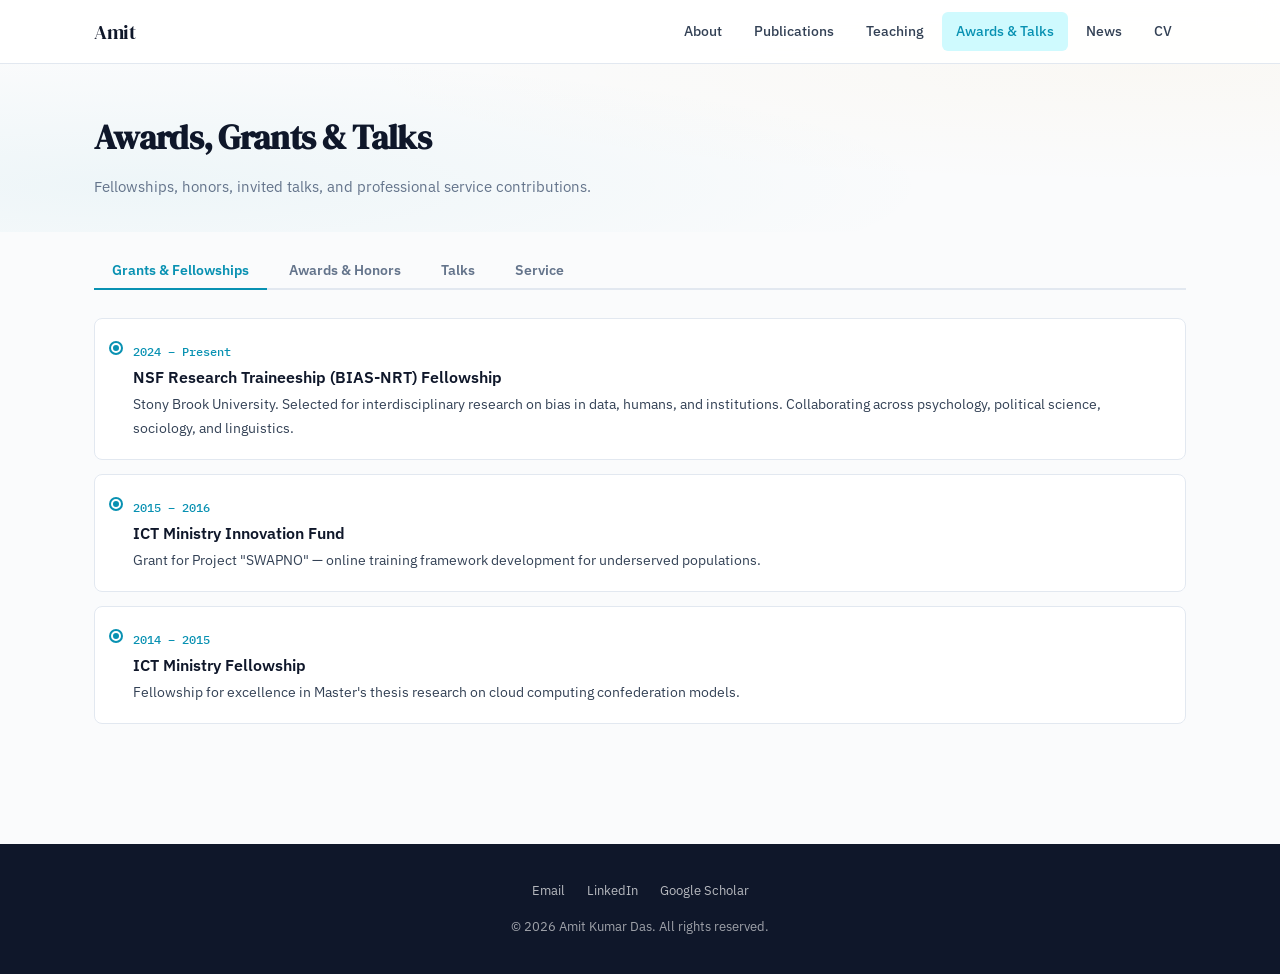
==== awards.html @ 7cee584f "Add files via upload" ====
<!DOCTYPE html><html lang="en"><head><meta charset="UTF-8"><meta name="viewport" content="width=device-width,initial-scale=1.0"><link rel="stylesheet" href="css/style.css"><title>Awards, Grants & Talks — Amit Kumar Das</title></head><body>
<nav class="nav"><div class="nav-inner"><a href="index.html" class="nav-brand">Amit</a><ul class="nav-links"><li><a href="index.html">About</a></li><li><a href="publications.html">Publications</a></li><li><a href="teaching.html">Teaching</a></li><li><a href="awards.html">Awards & Talks</a></li><li><a href="news.html">News</a></li><li><a href="cv.html">CV</a></li></ul><button class="nav-toggle" aria-label="Menu"><svg viewBox="0 0 24 24" fill="none" stroke-width="2" stroke-linecap="round"><line x1="3" y1="6" x2="21" y2="6"/><line x1="3" y1="12" x2="21" y2="12"/><line x1="3" y1="18" x2="21" y2="18"/></svg></button></div></nav>

<header class="page-header"><div class="page-header-inner"><h1 class="fade-in">Awards, Grants & Talks</h1><p class="fade-in d1">Fellowships, honors, invited talks, and professional service contributions.</p></div></header>

<section class="section" style="padding-top:20px;">
<div class="sub-tabs fade-in">
<button class="sub-tab active" data-tab="tab-grants">Grants & Fellowships</button>
<button class="sub-tab" data-tab="tab-awards">Awards & Honors</button>
<button class="sub-tab" data-tab="tab-talks">Talks</button>
<button class="sub-tab" data-tab="tab-service">Service</button>
</div>

<!-- Grants -->
<div class="tab-content active" id="tab-grants">
<div class="timeline-card fade-in">
<span class="timeline-year">2024 – Present</span>
<h4 class="timeline-title">NSF Research Traineeship (BIAS-NRT) Fellowship</h4>
<p class="timeline-desc">Stony Brook University. Selected for interdisciplinary research on bias in data, humans, and institutions. Collaborating across psychology, political science, sociology, and linguistics.</p>
</div>
<div class="timeline-card fade-in d1">
<span class="timeline-year">2015 – 2016</span>
<h4 class="timeline-title">ICT Ministry Innovation Fund</h4>
<p class="timeline-desc">Grant for Project "SWAPNO" — online training framework development for underserved populations.</p>
</div>
<div class="timeline-card fade-in d2">
<span class="timeline-year">2014 – 2015</span>
<h4 class="timeline-title">ICT Ministry Fellowship</h4>
<p class="timeline-desc">Fellowship for excellence in Master's thesis research on cloud computing confederation models.</p>
</div>
</div>

<!-- Awards -->
<div class="tab-content" id="tab-awards">
<div class="timeline-card">
<span class="timeline-year">2026</span>
<h4 class="timeline-title">🏅 Special Recognition for Outstanding Reviews — CHI 2026</h4>
<p class="timeline-desc">Received recognition for outstanding review quality at CHI 2026 (ACM Conference on Human Factors in Computing Systems).</p>
</div>
<div class="timeline-card">
<span class="timeline-year">2026</span>
<h4 class="timeline-title">🏅 Special Recognition for Outstanding Reviews — IUI 2026</h4>
<p class="timeline-desc">Received recognition for outstanding review quality at IUI 2026 (ACM Conference on Intelligent User Interfaces).</p>
</div>
<div class="timeline-card">
<span class="timeline-year">2022</span>
<h4 class="timeline-title">🏆 Best Poster Award — Graduate Research Day, Stony Brook University</h4>
<p class="timeline-desc">Best Poster in the Intelligent Systems domain for <a href="https://www3.cs.stonybrook.edu/~grd/GRD-2022/posters-GRD2022/Amit%20Kumar%20Das_Poster_GRD22.pdf" target="_blank">"The Effects of Color and Familiar Visual Context on Chart Comprehension and Memorability"</a> at the <a href="https://www3.cs.stonybrook.edu/~grd/GRD-2022/" target="_blank">CS Department Graduate Research Day 2022</a>.</p>
</div>
<div class="timeline-card">
<span class="timeline-year">2014</span>
<h4 class="timeline-title">🌏 ISIF Asia Award</h4>
<p class="timeline-desc">International award for Project "Shohoj Sonchoy — Easy Savings" — financial technology solutions advancing digital inclusion in Asia-Pacific.</p>
</div>
<div class="timeline-card">
<span class="timeline-year">Stony Brook</span>
<h4 class="timeline-title">🎓 Best TA Award — Stony Brook University</h4>
<p class="timeline-desc">Recognized for excellence in teaching and student support.</p>
</div>
<div class="timeline-card">
<span class="timeline-year">Multiple Years</span>
<h4 class="timeline-title">🏅 Best Teaching Faculty Award — East West University</h4>
<p class="timeline-desc">Awarded multiple times with student evaluations averaging 4.7–5.0 / 5.0.</p>
</div>
</div>

<!-- Talks -->
<div class="tab-content" id="tab-talks">
<div class="timeline-card">
<span class="timeline-year">Dec 2025</span>
<h4 class="timeline-title">Guest Lecture — SUNY Old Westbury</h4>
<p class="timeline-desc">Delivered a guest lecture on "MisVisFix: Detecting, Explaining, and Correcting Misleading Visualizations using LLMs" at <a href="https://www.oldwestbury.edu/" target="_blank">SUNY Old Westbury</a>, New York.</p>
</div>

<div class="timeline-card">
<span class="timeline-year">2025</span>
<h4 class="timeline-title">IEEE VIS 2025 — Paper Presentation</h4>
<p class="timeline-desc">Presented "Charts-of-Thought: Enhancing LLM Visualization Literacy Through Structured Data Extraction" at the IEEE Visualization Conference.</p>
</div>

<div class="timeline-card">
<span class="timeline-year">2025</span>
<h4 class="timeline-title">IEEE VIS 2025 — Paper Presentation</h4>
<p class="timeline-desc">Presented "MisVisFix: An Interactive Dashboard for Detecting, Explaining, and Correcting Misleading Visualizations using LLMs" at the IEEE Visualization Conference.</p>
</div>

<div class="timeline-card">
<span class="timeline-year">2025</span>
<h4 class="timeline-title">CHI 2025 — Extended Abstract Presentation</h4>
<p class="timeline-desc">Presented "Leveraging LLMs for Personalized Public Messaging" at CHI 2025 Extended Abstracts.</p>
</div>

<div class="timeline-card">
<span class="timeline-year">2019</span>
<h4 class="timeline-title">ICCCS 2019 — Paper Presentation, Singapore</h4>
<p class="timeline-desc">Presented "Joint Cognition of Both Human and Machine for Predicting Criminal Punishment in Judicial System" at the 4th IEEE International Conference on Computer and Communication Systems, Singapore.</p>
</div>

<div class="timeline-card">
<span class="timeline-year">2014</span>
<h4 class="timeline-title">ICUIMC 2014 — Paper Presentation, Cambodia</h4>
<p class="timeline-desc">Presented "A QoS and Profit-Aware Cloud Confederation Model for IaaS Service Providers" at the 8th International Conference on Ubiquitous Information Management and Communication, Siem Reap, Cambodia.</p>
</div>

</div>

<!-- Service -->
<div class="tab-content" id="tab-service">
<h3 style="font-family:var(--font-display);font-size:1.15rem;color:var(--dark);margin-bottom:16px;">Conference & Journal Reviewing</h3>
<div class="service-grid">
<div class="service-card"><div class="name">CHI</div><div class="years">2025, 2026 🏅</div></div>
<div class="service-card"><div class="name">IEEE VIS</div><div class="years">2025</div></div>
<div class="service-card"><div class="name">CSCW</div><div class="years">2025, 2026</div></div>
<div class="service-card"><div class="name">IUI</div><div class="years">2025, 2026 🏅</div></div>
<div class="service-card"><div class="name">IEEE Access</div><div class="years">Journal</div></div>
<div class="service-card"><div class="name">FGCS</div><div class="years">Elsevier</div></div>
<div class="service-card"><div class="name">STI</div><div class="years">Conference</div></div>
</div>
<p style="font-size:.82rem;color:var(--text-light);margin-top:14px;font-style:italic;">🏅 = Received Special Recognition for Outstanding Reviews</p>
<div class="scholar-cta"><span style="font-size:1.1rem;">📝</span>24 verified reviews on <a href="https://www.webofscience.com/wos/author/record/X-9055-2019" target="_blank">Publons / Web of Science</a>.</div>
</div>

</section>
<footer class="footer"><div class="footer-inner"><ul class="footer-links"><li><a href="mailto:amidas@cs.stonybrook.edu">Email</a></li><li><a href="https://www.linkedin.com/in/amit-kumar-das-191ba51b/" target="_blank">LinkedIn</a></li><li><a href="https://scholar.google.com/citations?user=yXXXbR4AAAAJ&hl=en" target="_blank">Google Scholar</a></li></ul><p>&copy; 2026 Amit Kumar Das. All rights reserved.</p></div></footer>
<script src="js/main.js"></script>
</body></html>
---- css/style.css ----
@import url('https://fonts.googleapis.com/css2?family=DM+Serif+Display:ital@0;1&family=IBM+Plex+Sans:ital,wght@0,300;0,400;0,500;0,600;0,700;1,400&family=IBM+Plex+Mono:wght@400;500&display=swap');

:root {
  --bg:#FAFBFC; --bg-alt:#F1F5F9; --surface:#FFFFFF;
  --dark:#0F172A; --dark-mid:#1E293B; --text:#334155; --text-light:#64748B;
  --border:#E2E8F0; --accent:#0891B2; --accent-light:#CFFAFE; --accent-dark:#155E75;
  --warm:#F59E0B; --warm-light:#FEF3C7; --coral:#F43F5E; --green:#10B981;
  --font-display:'DM Serif Display',Georgia,serif;
  --font-body:'IBM Plex Sans',-apple-system,sans-serif;
  --font-mono:'IBM Plex Mono',monospace;
  --max-w:1140px; --nav-h:64px; --radius:8px;
  --shadow-sm:0 1px 3px rgba(15,23,42,.06);
  --shadow-md:0 4px 16px rgba(15,23,42,.08);
  --shadow-lg:0 12px 40px rgba(15,23,42,.12);
  --tr:.25s cubic-bezier(.4,0,.2,1);
}
*,*::before,*::after{box-sizing:border-box;margin:0;padding:0}
html{scroll-behavior:smooth;font-size:16px}
body{font-family:var(--font-body);color:var(--text);background:var(--bg);line-height:1.7;-webkit-font-smoothing:antialiased;overflow-x:hidden}
a{color:var(--accent);text-decoration:none;transition:color var(--tr)}
a:hover{color:var(--accent-dark)}
img{max-width:100%;display:block}

/* NAV */
.nav{position:fixed;top:0;left:0;width:100%;z-index:1000;height:var(--nav-h);background:rgba(255,255,255,.88);backdrop-filter:blur(14px) saturate(180%);-webkit-backdrop-filter:blur(14px) saturate(180%);border-bottom:1px solid var(--border);transition:box-shadow var(--tr)}
.nav.scrolled{box-shadow:var(--shadow-sm)}
.nav-inner{max-width:var(--max-w);margin:0 auto;height:100%;display:flex;align-items:center;justify-content:space-between;padding:0 24px}
.nav-brand{font-family:var(--font-display);font-size:1.25rem;color:var(--dark);font-weight:400;letter-spacing:-.02em}
.nav-brand span{color:var(--accent)}
.nav-links{display:flex;gap:4px;list-style:none}
.nav-links a{display:block;padding:8px 14px;border-radius:6px;font-size:.875rem;font-weight:500;color:var(--text);transition:all var(--tr);position:relative}
.nav-links a:hover,.nav-links a.active{color:var(--accent);background:var(--accent-light)}
.nav-toggle{display:none;background:none;border:none;cursor:pointer;padding:8px}
.nav-toggle svg{width:24px;height:24px;stroke:var(--dark)}

/* HERO */
.hero{padding-top:calc(var(--nav-h) + 60px);padding-bottom:60px;position:relative;overflow:hidden}
.hero::before{content:'';position:absolute;top:0;left:0;width:100%;height:100%;background:radial-gradient(ellipse at 20% 50%,rgba(8,145,178,.06) 0%,transparent 60%),radial-gradient(ellipse at 80% 20%,rgba(245,158,11,.04) 0%,transparent 50%);pointer-events:none}
.hero::after{content:'';position:absolute;top:0;right:0;width:50%;height:100%;background-image:linear-gradient(rgba(8,145,178,.04) 1px,transparent 1px),linear-gradient(90deg,rgba(8,145,178,.04) 1px,transparent 1px);background-size:32px 32px;mask-image:linear-gradient(to left,rgba(0,0,0,.5),transparent);-webkit-mask-image:linear-gradient(to left,rgba(0,0,0,.5),transparent);pointer-events:none}
.hero-inner{max-width:var(--max-w);margin:0 auto;padding:0 24px;display:grid;grid-template-columns:340px 1fr;gap:48px;align-items:start;position:relative;z-index:1}
.photo-frame{width:340px;height:340px;border-radius:50%;overflow:hidden;border:4px solid var(--surface);box-shadow:var(--shadow-lg),0 0 0 1px var(--border);background:linear-gradient(135deg,var(--accent-light),var(--warm-light));display:flex;align-items:center;justify-content:center;font-family:var(--font-display);font-size:4rem;color:var(--accent)}
.photo-frame img{width:100%;height:100%;object-fit:cover;object-position:center top}
.hero-content h1{font-family:var(--font-display);font-size:2.6rem;color:var(--dark);line-height:1.15;margin-bottom:8px;letter-spacing:-.03em}
.hero-tagline{font-size:1.1rem;color:var(--accent-dark);font-weight:500;margin-bottom:4px}
.hero-affil{font-size:.95rem;color:var(--text-light);margin-bottom:18px}
.hero-contact{display:flex;flex-wrap:wrap;gap:10px;margin-bottom:20px}
.hero-contact a{display:inline-flex;align-items:center;gap:6px;padding:6px 14px;border-radius:999px;border:1px solid var(--border);font-size:.8rem;font-weight:500;color:var(--text);background:var(--surface);transition:all var(--tr)}
.hero-contact a:hover{border-color:var(--accent);color:var(--accent);box-shadow:0 2px 8px rgba(8,145,178,.12)}
.hero-contact a svg{width:15px;height:15px;flex-shrink:0}
.hero-bio{font-size:.93rem;line-height:1.8;color:var(--text);max-width:100%;text-align:justify;hyphens:auto}
.hero-bio p+p{margin-top:12px}
.research-tags{display:flex;flex-wrap:wrap;gap:7px;margin-top:18px}
.tag{padding:4px 11px;border-radius:999px;font-size:.72rem;font-weight:500;background:var(--accent-light);color:var(--accent-dark);border:1px solid rgba(8,145,178,.15)}
.auth-badge{display:inline-flex;align-items:center;gap:6px;padding:6px 14px;border-radius:999px;background:#D1FAE5;color:#065F46;font-size:.75rem;font-weight:700;margin-top:14px}
.auth-badge svg{width:14px;height:14px}
.avail-banner{background:linear-gradient(135deg,var(--dark) 0%,#1E3A5F 100%);color:#fff;padding:18px 24px;border-radius:var(--radius);margin-top:18px;display:flex;align-items:center;gap:14px}
.avail-dot{width:10px;height:10px;border-radius:50%;background:var(--green);box-shadow:0 0 8px rgba(16,185,129,.5);animation:pulse 2s infinite;flex-shrink:0}
@keyframes pulse{0%,100%{opacity:1}50%{opacity:.5}}
.avail-banner p{font-size:.88rem;line-height:1.5;margin:0}
.avail-banner strong{color:var(--warm)}

/* SECTIONS */
.section{padding:50px 24px;max-width:var(--max-w);margin:0 auto}
.section-header{display:flex;align-items:baseline;justify-content:space-between;margin-bottom:28px;gap:16px}
.section-title{font-family:var(--font-display);font-size:1.65rem;color:var(--dark);position:relative;padding-left:18px}
.section-title::before{content:'';position:absolute;left:0;top:4px;width:5px;height:26px;border-radius:3px;background:linear-gradient(to bottom,var(--accent),var(--warm))}
.section-link{font-size:.875rem;font-weight:500;color:var(--accent);display:inline-flex;align-items:center;gap:4px}
.section-link:hover{gap:8px}
.divider{border:none;height:1px;background:linear-gradient(to right,transparent,var(--border),transparent);margin:0 auto;max-width:var(--max-w)}

/* PAGE HEADER */
.page-header{padding-top:calc(var(--nav-h) + 44px);padding-bottom:32px;position:relative;overflow:hidden}
.page-header::before{content:'';position:absolute;top:0;left:0;width:100%;height:100%;background:radial-gradient(ellipse at 10% 80%,rgba(8,145,178,.05) 0%,transparent 50%),radial-gradient(ellipse at 90% 30%,rgba(245,158,11,.03) 0%,transparent 50%);pointer-events:none}
.page-header-inner{max-width:var(--max-w);margin:0 auto;padding:0 24px;position:relative;z-index:1}
.page-header h1{font-family:var(--font-display);font-size:2.15rem;color:var(--dark);letter-spacing:-.02em}
.page-header p{font-size:.93rem;color:var(--text-light);margin-top:8px;max-width:600px}

/* NEWS */
.news-list{list-style:none}
.news-item{display:grid;grid-template-columns:110px 1fr;gap:14px;padding:13px 0;border-bottom:1px solid var(--border);align-items:baseline}
.news-item:last-child{border-bottom:none}
.news-date{font-family:var(--font-mono);font-size:.8rem;color:var(--text-light);white-space:nowrap}
.news-text{font-size:.88rem;color:var(--text);line-height:1.6}
.news-text a{font-weight:500}

/* STATS */
.stats-banner{display:grid;grid-template-columns:repeat(3,1fr);gap:18px;margin-bottom:36px}
.stat-card{background:var(--surface);border:1px solid var(--border);border-radius:var(--radius);padding:22px;text-align:center;transition:all var(--tr);position:relative;overflow:hidden}
.stat-card::before{content:'';position:absolute;top:0;left:0;right:0;height:3px;background:linear-gradient(90deg,var(--accent),var(--warm))}
.stat-card:hover{transform:translateY(-2px);box-shadow:var(--shadow-md)}
.stat-number{font-family:var(--font-display);font-size:2.4rem;color:var(--dark);line-height:1}
.stat-label{font-size:.78rem;color:var(--text-light);margin-top:5px;text-transform:uppercase;letter-spacing:.05em;font-weight:600}

/* PUB FILTERS */
.pub-filters{display:flex;flex-wrap:wrap;gap:8px;margin-bottom:28px}
.filter-group{position:relative}
.filter-btn{display:inline-flex;align-items:center;gap:5px;padding:7px 14px;border-radius:999px;font-size:.8rem;font-weight:600;background:var(--surface);color:var(--text);border:1px solid var(--border);cursor:pointer;transition:all var(--tr);font-family:var(--font-body)}
.filter-btn:hover,.filter-btn.active{border-color:var(--accent);color:var(--accent);background:var(--accent-light)}
.filter-btn svg{width:13px;height:13px}
.filter-dropdown{position:absolute;top:calc(100% + 5px);left:0;background:var(--surface);border:1px solid var(--border);border-radius:var(--radius);box-shadow:var(--shadow-lg);min-width:190px;z-index:100;display:none;overflow:hidden}
.filter-dropdown.open{display:block}
.filter-option{display:block;width:100%;padding:9px 14px;border:none;background:none;cursor:pointer;text-align:left;font-size:.8rem;color:var(--text);font-family:var(--font-body);transition:all var(--tr)}
.filter-option:hover{background:var(--bg-alt);color:var(--accent)}
.active-filters{display:flex;flex-wrap:wrap;gap:7px;margin-bottom:18px}
.active-filter-tag{display:inline-flex;align-items:center;gap:5px;padding:3px 11px;border-radius:999px;font-size:.73rem;font-weight:600;background:var(--accent);color:#fff;cursor:pointer;border:none;font-family:var(--font-body);transition:all var(--tr)}
.active-filter-tag:hover{background:var(--accent-dark)}
.pub-count{font-size:.85rem;color:var(--text-light);margin-bottom:18px}
.scholar-cta{display:flex;align-items:center;gap:11px;padding:14px 22px;border-radius:var(--radius);background:var(--bg-alt);border:1px solid var(--border);margin-bottom:28px;font-size:.88rem;color:var(--text)}
.scholar-cta a{font-weight:600}

/* PUB CARDS */
.pub-year-group{margin-bottom:32px}
.pub-year-label{font-family:var(--font-display);font-size:1.3rem;color:var(--dark);margin-bottom:14px;padding-bottom:7px;border-bottom:2px solid var(--border)}
.pub-card{background:var(--surface);border:1px solid var(--border);border-radius:var(--radius);padding:18px 22px;margin-bottom:12px;transition:all var(--tr)}
.pub-card:hover{border-color:rgba(8,145,178,.3);box-shadow:var(--shadow-sm)}
.pub-badge{display:inline-block;padding:2px 9px;border-radius:999px;font-size:.68rem;font-weight:700;text-transform:uppercase;letter-spacing:.04em;margin-bottom:7px}
.pub-badge.journal{background:#DBEAFE;color:#1E40AF}
.pub-badge.conference{background:#D1FAE5;color:#065F46}
.pub-badge.under-review{background:var(--warm-light);color:#92400E}
.pub-badge.poster{background:#F3E8FF;color:#6B21A8}
.pub-title{font-size:.97rem;font-weight:600;color:var(--dark);line-height:1.5;margin-bottom:5px}
.pub-title a{color:var(--dark)}
.pub-title a:hover{color:var(--accent)}
.pub-authors{font-size:.83rem;color:var(--text-light);margin-bottom:5px}
.pub-authors .me{font-weight:700;color:var(--accent-dark)}
.pub-venue{font-size:.8rem;color:var(--text-light);font-style:italic}
.pub-links{display:flex;flex-wrap:wrap;gap:7px;margin-top:9px}
.pub-link{display:inline-flex;align-items:center;gap:4px;padding:3px 9px;border-radius:4px;font-size:.73rem;font-weight:600;background:var(--bg-alt);color:var(--text);border:1px solid transparent;transition:all var(--tr)}
.pub-link:hover{border-color:var(--accent);color:var(--accent)}
.no-results{text-align:center;padding:44px 24px;color:var(--text-light);font-size:.93rem;display:none}

/* COURSE CARDS */
.course-card{background:var(--surface);border:1px solid var(--border);border-radius:var(--radius);padding:20px 24px;margin-bottom:14px;transition:all var(--tr)}
.course-card:hover{box-shadow:var(--shadow-sm)}
.course-header{display:flex;justify-content:space-between;align-items:start;gap:14px;margin-bottom:7px}
.course-name{font-size:1rem;font-weight:600;color:var(--dark)}
.course-meta{font-size:.8rem;color:var(--text-light);white-space:nowrap}
.course-desc{font-size:.87rem;color:var(--text);line-height:1.7;margin-bottom:8px}
.award-inline{display:inline-flex;align-items:center;gap:4px;padding:3px 10px;border-radius:999px;font-size:.68rem;font-weight:700;text-transform:uppercase;margin-right:6px}

/* TIMELINE */
.timeline-card{position:relative;padding:18px 22px 18px 38px;margin-bottom:14px;background:var(--surface);border:1px solid var(--border);border-radius:var(--radius);transition:all var(--tr)}
.timeline-card::before{content:'';position:absolute;left:16px;top:24px;width:10px;height:10px;border-radius:50%;background:var(--accent);border:2px solid var(--surface);box-shadow:0 0 0 2px var(--accent)}
.timeline-card:hover{box-shadow:var(--shadow-sm)}
.timeline-year{font-family:var(--font-mono);font-size:.73rem;color:var(--accent);font-weight:500;margin-bottom:3px}
.timeline-title{font-size:.97rem;font-weight:600;color:var(--dark);margin-bottom:3px}
.timeline-desc{font-size:.87rem;color:var(--text);line-height:1.7}

/* TABS */
.sub-tabs{display:flex;gap:4px;margin-bottom:28px;border-bottom:2px solid var(--border);padding-bottom:0}
.sub-tab{padding:9px 18px;border:none;background:none;font-family:var(--font-body);font-size:.87rem;font-weight:600;color:var(--text-light);cursor:pointer;border-bottom:2px solid transparent;margin-bottom:-2px;transition:all var(--tr)}
.sub-tab:hover{color:var(--text)}
.sub-tab.active{color:var(--accent);border-bottom-color:var(--accent)}
.tab-content{display:none}
.tab-content.active{display:block}

/* SERVICE GRID */
.service-grid{display:grid;grid-template-columns:repeat(auto-fill,minmax(150px,1fr));gap:10px;margin-bottom:28px}
.service-card{background:var(--surface);border:1px solid var(--border);border-radius:var(--radius);padding:16px;text-align:center;transition:all var(--tr)}
.service-card:hover{box-shadow:var(--shadow-sm)}
.service-card .name{font-weight:700;color:var(--dark);font-size:.93rem}
.service-card .years{font-size:.73rem;color:var(--text-light)}

/* FOOTER */
.footer{background:var(--dark);color:rgba(255,255,255,.6);padding:36px 24px;text-align:center;font-size:.8rem;margin-top:56px}
.footer a{color:var(--accent)}
.footer-inner{max-width:var(--max-w);margin:0 auto}
.footer-links{display:flex;justify-content:center;gap:22px;margin-bottom:14px;list-style:none}
.footer-links a{color:rgba(255,255,255,.7)}
.footer-links a:hover{color:#fff}

/* ANIMATIONS */
.fade-in{opacity:0;transform:translateY(14px);animation:fadeUp .5s ease forwards}
@keyframes fadeUp{to{opacity:1;transform:translateY(0)}}
.d1{animation-delay:.1s}.d2{animation-delay:.2s}.d3{animation-delay:.3s}.d4{animation-delay:.4s}

/* RESPONSIVE */
@media(max-width:768px){
  .hero-inner{grid-template-columns:1fr;gap:28px;text-align:center}
  .hero-photo{display:flex;justify-content:center}
  .hero-contact{justify-content:center}
  .research-tags{justify-content:center}
  .hero-content h1{font-size:2rem}
  .stats-banner{grid-template-columns:1fr}
  .nav-links{display:none}
  .nav-links.open{display:flex;flex-direction:column;position:absolute;top:var(--nav-h);left:0;right:0;background:var(--surface);border-bottom:1px solid var(--border);padding:12px;box-shadow:var(--shadow-md)}
  .nav-toggle{display:block}
  .news-item{grid-template-columns:1fr;gap:3px}
  .course-header{flex-direction:column}
  .section-header{flex-direction:column;gap:6px}
  .service-grid{grid-template-columns:repeat(2,1fr)}
  .sub-tabs{overflow-x:auto}
}
@media(max-width:480px){
  .hero-content h1{font-size:1.7rem}
  .page-header h1{font-size:1.5rem}
  .stat-number{font-size:2rem}
}
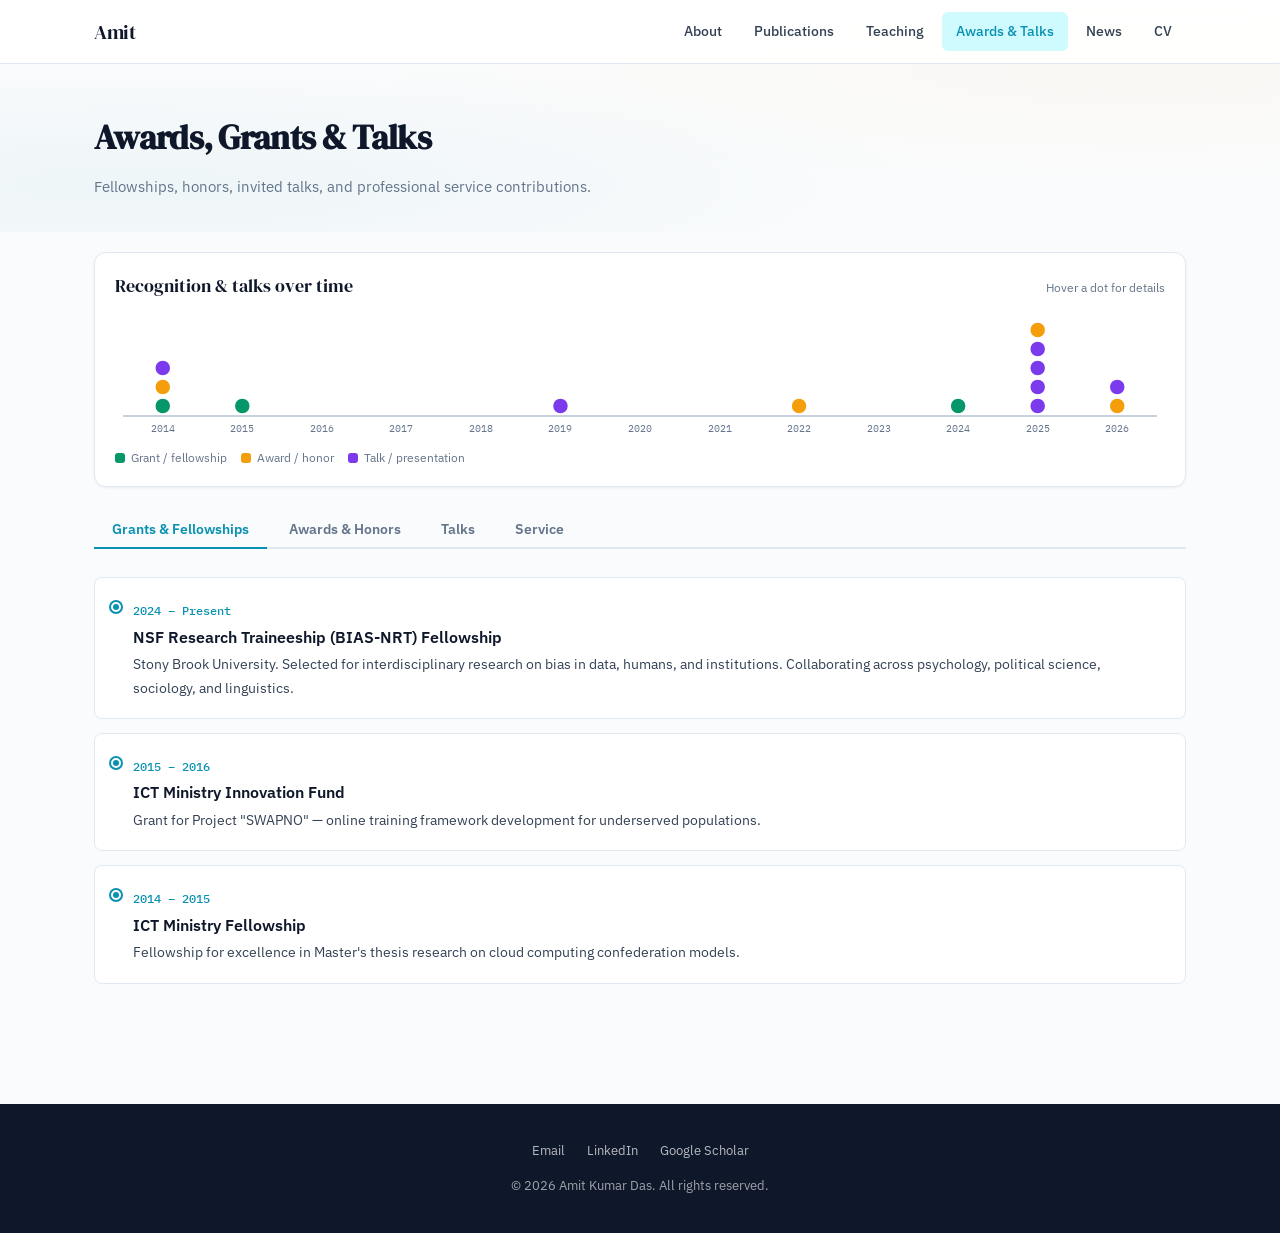
==== commit 3df4a552: "Redesign site with visualizations, paper thumbnails, and updated CV - Home: rectangular portrait, wi" ====
--- a/awards.html
+++ b/awards.html
@@ -1,9 +1,14 @@
-<!DOCTYPE html><html lang="en"><head><meta charset="UTF-8"><meta name="viewport" content="width=device-width,initial-scale=1.0"><link rel="stylesheet" href="css/style.css"><title>Awards, Grants & Talks — Amit Kumar Das</title></head><body>
+<!DOCTYPE html><html lang="en"><head><meta charset="UTF-8"><meta name="viewport" content="width=device-width,initial-scale=1.0"><link rel="stylesheet" href="css/style.css?v=2"><title>Awards, Grants & Talks — Amit Kumar Das</title></head><body>
 <nav class="nav"><div class="nav-inner"><a href="index.html" class="nav-brand">Amit</a><ul class="nav-links"><li><a href="index.html">About</a></li><li><a href="publications.html">Publications</a></li><li><a href="teaching.html">Teaching</a></li><li><a href="awards.html">Awards & Talks</a></li><li><a href="news.html">News</a></li><li><a href="cv.html">CV</a></li></ul><button class="nav-toggle" aria-label="Menu"><svg viewBox="0 0 24 24" fill="none" stroke-width="2" stroke-linecap="round"><line x1="3" y1="6" x2="21" y2="6"/><line x1="3" y1="12" x2="21" y2="12"/><line x1="3" y1="18" x2="21" y2="18"/></svg></button></div></nav>
 
 <header class="page-header"><div class="page-header-inner"><h1 class="fade-in">Awards, Grants & Talks</h1><p class="fade-in d1">Fellowships, honors, invited talks, and professional service contributions.</p></div></header>
 
 <section class="section" style="padding-top:20px;">
+<div class="viz-panel fade-in d1">
+<div class="viz-panel-head"><h2 class="viz-title">Recognition &amp; talks over time</h2><span class="viz-sub">Hover a dot for details</span></div>
+<div id="awards-timeline" class="viz-chart" aria-label="Timeline of grants, awards, and talks by year"></div>
+<div id="awards-legend"></div>
+</div>
 <div class="sub-tabs fade-in">
 <button class="sub-tab active" data-tab="tab-grants">Grants & Fellowships</button>
 <button class="sub-tab" data-tab="tab-awards">Awards & Honors</button>
@@ -67,6 +72,12 @@
 <!-- Talks -->
 <div class="tab-content" id="tab-talks">
 <div class="timeline-card">
+<span class="timeline-year">Apr 2026</span>
+<h4 class="timeline-title">Innocence Network Conference 2026 — Chicago, Illinois</h4>
+<p class="timeline-desc">Attended the <a href="https://metroconnections.swoogo.com/innocencenetwork-conference-2026/welcome" target="_blank">Innocence Network Conference</a> (April 10–11, 2026), participating in sessions on AI, Innocence Intake, and "Scaling Justice with AI: New Tools, New Capacity, New Possibilities." Funded by <a href="https://www.stonybrook.edu/commcms/bias-nrt/" target="_blank">NSF BIAS-NRT</a>.</p>
+</div>
+
+<div class="timeline-card">
 <span class="timeline-year">Dec 2025</span>
 <h4 class="timeline-title">Guest Lecture — SUNY Old Westbury</h4>
 <p class="timeline-desc">Delivered a guest lecture on "MisVisFix: Detecting, Explaining, and Correcting Misleading Visualizations using LLMs" at <a href="https://www.oldwestbury.edu/" target="_blank">SUNY Old Westbury</a>, New York.</p>
@@ -106,6 +117,10 @@
 
 <!-- Service -->
 <div class="tab-content" id="tab-service">
+<div class="viz-panel" style="max-width:420px;">
+<div class="viz-panel-head"><h2 class="viz-title">Conference reviewing</h2><span class="viz-sub">🏅 = outstanding review recognition</span></div>
+<div id="review-heatmap" class="viz-chart" aria-label="Heatmap of conference reviewing by venue and year"></div>
+</div>
 <h3 style="font-family:var(--font-display);font-size:1.15rem;color:var(--dark);margin-bottom:16px;">Conference & Journal Reviewing</h3>
 <div class="service-grid">
 <div class="service-card"><div class="name">CHI</div><div class="years">2025, 2026 🏅</div></div>
@@ -123,4 +138,45 @@
 </section>
 <footer class="footer"><div class="footer-inner"><ul class="footer-links"><li><a href="mailto:amidas@cs.stonybrook.edu">Email</a></li><li><a href="https://www.linkedin.com/in/amit-kumar-das-191ba51b/" target="_blank">LinkedIn</a></li><li><a href="https://scholar.google.com/citations?user=yXXXbR4AAAAJ&hl=en" target="_blank">Google Scholar</a></li></ul><p>&copy; 2026 Amit Kumar Das. All rights reserved.</p></div></footer>
 <script src="js/main.js"></script>
+<script src="js/viz.js"></script>
+<script>
+const AW_CATS = {
+  grant: { label: 'Grant / fellowship', color: '#059669' },
+  award: { label: 'Award / honor', color: '#F59E0B' },
+  talk: { label: 'Talk / presentation', color: '#7C3AED' },
+};
+const AW_EVENTS = [
+  [2014, 'grant', 'ICT Ministry Fellowship (2014–2015)'],
+  [2014, 'award', 'ISIF Asia Award: "Shohoj Sonchoy — Easy Savings"'],
+  [2014, 'talk', 'ICUIMC 2014, Siem Reap, Cambodia'],
+  [2015, 'grant', 'ICT Ministry Innovation Fund: Project "SWAPNO" (2015–2016)'],
+  [2019, 'talk', 'IEEE ICCCS 2019, Singapore'],
+  [2022, 'award', 'Best Poster Award, CS Graduate Research Day, Stony Brook'],
+  [2024, 'grant', 'NSF BIAS-NRT Research Traineeship Fellowship'],
+  [2025, 'talk', 'CHI 2025, Yokohama: Personalized Public Messaging'],
+  [2025, 'talk', 'IEEE VIS 2025, Vienna: Charts-of-Thought'],
+  [2025, 'talk', 'IEEE VIS 2025, Vienna: MisVisFix'],
+  [2025, 'talk', 'Guest lecture on MisVisFix, SUNY Old Westbury'],
+  [2025, 'award', 'Outstanding Review recognition, IUI 2026'],
+  [2026, 'award', 'Outstanding Review recognition, CHI 2026'],
+  [2026, 'talk', 'Innocence Network Conference 2026, Chicago (NSF BIAS-NRT)'],
+].map(([y, cat, label]) => ({ date: new Date(y, 0, 1), cat, label }));
+VZ.dotTimeline(document.getElementById('awards-timeline'), {
+  events: AW_EVENTS, cats: AW_CATS, unit: 'year', from: new Date(2014, 0, 1), to: new Date(2026, 0, 1), label: 'Awards and talks timeline'
+});
+VZ.legend(document.getElementById('awards-legend'), Object.values(AW_CATS));
+VZ.heatmap(document.getElementById('review-heatmap'), {
+  rows: ['CHI', 'IUI', 'CSCW', 'IEEE VIS'], cols: ['2025', '2026'], color: '#0891B2',
+  cells: {
+    'CHI|2025': { v: 1, tip: 'Papers and Case Studies reviewer' },
+    'CHI|2026': { v: 2, note: '🏅', tip: 'Papers reviewer · Special Recognition for Outstanding Reviews' },
+    'IUI|2025': { v: 1, tip: 'Papers reviewer' },
+    'IUI|2026': { v: 2, note: '🏅', tip: 'Papers reviewer · Special Recognition for Outstanding Reviews' },
+    'CSCW|2025': { v: 1, tip: 'Papers reviewer' },
+    'CSCW|2026': { v: 1, tip: 'Papers reviewer' },
+    'IEEE VIS|2025': { v: 1, tip: 'Papers reviewer' },
+  },
+  label: 'Reviewing heatmap'
+});
+</script>
 </body></html>
--- a/css/style.css
+++ b/css/style.css
@@ -37,9 +37,81 @@
 .hero{padding-top:calc(var(--nav-h) + 60px);padding-bottom:60px;position:relative;overflow:hidden}
 .hero::before{content:'';position:absolute;top:0;left:0;width:100%;height:100%;background:radial-gradient(ellipse at 20% 50%,rgba(8,145,178,.06) 0%,transparent 60%),radial-gradient(ellipse at 80% 20%,rgba(245,158,11,.04) 0%,transparent 50%);pointer-events:none}
 .hero::after{content:'';position:absolute;top:0;right:0;width:50%;height:100%;background-image:linear-gradient(rgba(8,145,178,.04) 1px,transparent 1px),linear-gradient(90deg,rgba(8,145,178,.04) 1px,transparent 1px);background-size:32px 32px;mask-image:linear-gradient(to left,rgba(0,0,0,.5),transparent);-webkit-mask-image:linear-gradient(to left,rgba(0,0,0,.5),transparent);pointer-events:none}
-.hero-inner{max-width:var(--max-w);margin:0 auto;padding:0 24px;display:grid;grid-template-columns:340px 1fr;gap:48px;align-items:start;position:relative;z-index:1}
-.photo-frame{width:340px;height:340px;border-radius:50%;overflow:hidden;border:4px solid var(--surface);box-shadow:var(--shadow-lg),0 0 0 1px var(--border);background:linear-gradient(135deg,var(--accent-light),var(--warm-light));display:flex;align-items:center;justify-content:center;font-family:var(--font-display);font-size:4rem;color:var(--accent)}
+.hero-inner{max-width:1280px;margin:0 auto;padding:0 20px;display:grid;grid-template-columns:300px 1fr;gap:40px;align-items:start;position:relative;z-index:1}
+.photo-frame{width:100%;aspect-ratio:912/1070;border-radius:12px;overflow:hidden;border:4px solid var(--surface);box-shadow:var(--shadow-lg),0 0 0 1px var(--border);background:linear-gradient(135deg,var(--accent-light),var(--warm-light))}
 .photo-frame img{width:100%;height:100%;object-fit:cover;object-position:center top}
+
+/* PROFILE CARD (under photo) */
+.profile-card{margin-top:16px;background:var(--surface);border:1px solid var(--border);border-radius:12px;padding:16px 18px;box-shadow:var(--shadow-sm)}
+.profile-card h3{font-family:var(--font-mono);font-size:.68rem;font-weight:500;text-transform:uppercase;letter-spacing:.08em;color:var(--text-light);margin:14px 0 8px}
+.profile-card h3:first-child{margin-top:0}
+.edu-list{list-style:none;position:relative}
+.edu-list::before{content:'';position:absolute;left:5px;top:8px;bottom:8px;width:2px;background:linear-gradient(var(--accent),var(--border))}
+.edu-list li{position:relative;padding-left:20px;margin-bottom:9px;font-size:.8rem;line-height:1.4;color:var(--text)}
+.edu-list li:last-child{margin-bottom:0}
+.edu-list li::before{content:'';position:absolute;left:0;top:4px;width:12px;height:12px;border-radius:50%;background:var(--surface);border:2px solid var(--accent)}
+.edu-list li.current::before{background:var(--accent)}
+.edu-list strong{display:block;color:var(--dark);font-size:.83rem}
+.edu-list .yr{font-family:var(--font-mono);font-size:.7rem;color:var(--accent-dark)}
+.kpi-mini{display:grid;grid-template-columns:repeat(3,1fr);gap:6px}
+.kpi-mini div{background:var(--bg-alt);border-radius:8px;padding:8px 4px;text-align:center}
+.kpi-mini b{display:block;font-family:var(--font-display);font-size:1.25rem;font-weight:400;color:var(--dark);line-height:1.1}
+.kpi-mini span{font-size:.62rem;text-transform:uppercase;letter-spacing:.05em;color:var(--text-light);font-weight:600}
+.profile-facts{list-style:none;font-size:.8rem;line-height:1.5}
+.profile-facts li{display:flex;gap:8px;margin-bottom:5px}
+.profile-facts li span:first-child{flex-shrink:0;width:16px;text-align:center}
+
+/* VIZ (shared chart styles; charts are drawn by js/viz.js) */
+.viz-panel{background:var(--surface);border:1px solid var(--border);border-radius:12px;padding:18px 20px;box-shadow:var(--shadow-sm);margin-bottom:24px}
+.viz-panel-head{display:flex;justify-content:space-between;align-items:baseline;gap:12px;flex-wrap:wrap;margin-bottom:10px}
+.viz-title{font-family:var(--font-display);font-size:1.12rem;color:var(--dark);font-weight:400}
+.viz-sub{font-size:.76rem;color:var(--text-light)}
+.viz-grid-2{display:grid;grid-template-columns:1.35fr 1fr;gap:28px}
+.viz-chart{width:100%;min-height:40px}
+.viz-chart svg{display:block;overflow:visible}
+.viz-grid{stroke:var(--border);stroke-width:1}
+.viz-grid.faint{stroke:#F1F5F9}
+.viz-baseline{stroke:#94A3B8;stroke-width:1}
+.viz-now{stroke:var(--coral);stroke-width:1.5;stroke-dasharray:3 3}
+.viz-track{fill:var(--bg-alt)}
+.viz-axis{font-family:var(--font-mono);font-size:10px;fill:var(--text-light)}
+.viz-axis.strong{font-weight:600;fill:var(--text)}
+.viz-label{font-family:var(--font-body);font-size:12px;fill:var(--text)}
+.viz-label.strong{font-weight:600;fill:var(--dark)}
+.viz-value{font-family:var(--font-mono);font-size:10.5px;font-weight:500;fill:var(--text)}
+.viz-cell-note{font-size:12px}
+.viz-bar.clickable{cursor:pointer}
+.viz-bar:hover rect:not([fill="transparent"]):not(.viz-track){filter:brightness(1.12)}
+.viz-dot{stroke:var(--surface);stroke-width:1.5;transition:r var(--tr)}
+.viz-dot.clickable{cursor:pointer}
+.viz-dot:hover{stroke:var(--dark)}
+.viz-pulse{animation:pulse 2s infinite}
+.viz-legend{display:flex;flex-wrap:wrap;gap:6px 14px;margin-top:10px;font-size:.74rem;color:var(--text-light)}
+.viz-legend span{display:inline-flex;align-items:center;gap:6px}
+.viz-legend i{width:10px;height:10px;border-radius:3px;display:inline-block}
+.viz-tip{position:fixed;left:0;top:0;z-index:2000;pointer-events:none;opacity:0;transition:opacity .12s;background:var(--dark);color:#fff;font-size:.75rem;line-height:1.5;padding:8px 11px;border-radius:7px;box-shadow:var(--shadow-lg);max-width:280px}
+.viz-tip b{font-weight:600}
+.viz-tip div{color:rgba(255,255,255,.82);display:flex;align-items:center;gap:6px}
+.viz-tip i{width:8px;height:8px;border-radius:2px;display:inline-block}
+.viz-tip-hint{color:#67E8F9!important;font-size:.68rem;margin-top:2px}
+.kpi-row{display:grid;grid-template-columns:repeat(4,1fr);gap:12px;margin-bottom:18px}
+.kpi{background:var(--bg-alt);border-radius:10px;padding:12px 14px;position:relative;overflow:hidden}
+.kpi b{display:block;font-family:var(--font-display);font-weight:400;font-size:1.65rem;color:var(--dark);line-height:1.1}
+.kpi span{font-size:.7rem;text-transform:uppercase;letter-spacing:.05em;color:var(--text-light);font-weight:600}
+.kpi::after{content:'';position:absolute;left:0;top:0;bottom:0;width:3px;background:var(--kc,var(--accent))}
+.flash{animation:flash 1.6s ease}
+@keyframes flash{0%,60%{background:var(--accent-light)}100%{background:transparent}}
+
+/* HIGHLIGHTS (home) */
+.highlights{max-width:1280px;margin:0 auto;padding:10px 20px 0;position:relative;z-index:1}
+.hl-grid{display:grid;grid-template-columns:repeat(4,1fr);gap:16px}
+.hl-card{background:var(--surface);border:1px solid var(--border);border-radius:12px;overflow:hidden;transition:all var(--tr);display:flex;flex-direction:column;color:var(--text)}
+.hl-card:hover{transform:translateY(-3px);box-shadow:var(--shadow-md);border-color:var(--hc);color:var(--text)}
+.hl-card img{width:100%;aspect-ratio:240/150;object-fit:cover;border-bottom:1px solid var(--border)}
+.hl-card div{padding:12px 14px 14px}
+.hl-card h4{font-size:.9rem;color:var(--dark);margin-bottom:4px;line-height:1.35}
+.hl-card p{font-size:.78rem;line-height:1.5;color:var(--text-light)}
+.hl-card .hl-venue{font-family:var(--font-mono);font-size:.66rem;font-weight:600;color:var(--hc);text-transform:uppercase;letter-spacing:.04em;display:block;margin-bottom:5px}
 .hero-content h1{font-family:var(--font-display);font-size:2.6rem;color:var(--dark);line-height:1.15;margin-bottom:8px;letter-spacing:-.03em}
 .hero-tagline{font-size:1.1rem;color:var(--accent-dark);font-weight:500;margin-bottom:4px}
 .hero-affil{font-size:.95rem;color:var(--text-light);margin-bottom:18px}
@@ -175,9 +247,14 @@
 .d1{animation-delay:.1s}.d2{animation-delay:.2s}.d3{animation-delay:.3s}.d4{animation-delay:.4s}
 
 /* RESPONSIVE */
+@media(max-width:1024px){
+  .hl-grid{grid-template-columns:repeat(2,1fr)}
+  .viz-grid-2{grid-template-columns:1fr}
+}
 @media(max-width:768px){
   .hero-inner{grid-template-columns:1fr;gap:28px;text-align:center}
-  .hero-photo{display:flex;justify-content:center}
+  .hero-photo{max-width:320px;margin:0 auto;width:100%;text-align:left}
+  .kpi-row{grid-template-columns:repeat(2,1fr)}
   .hero-contact{justify-content:center}
   .research-tags{justify-content:center}
   .hero-content h1{font-size:2rem}
@@ -195,4 +272,6 @@
   .hero-content h1{font-size:1.7rem}
   .page-header h1{font-size:1.5rem}
   .stat-number{font-size:2rem}
-}
+  .hl-grid{grid-template-columns:1fr}
+  .viz-panel{padding:14px}
+}
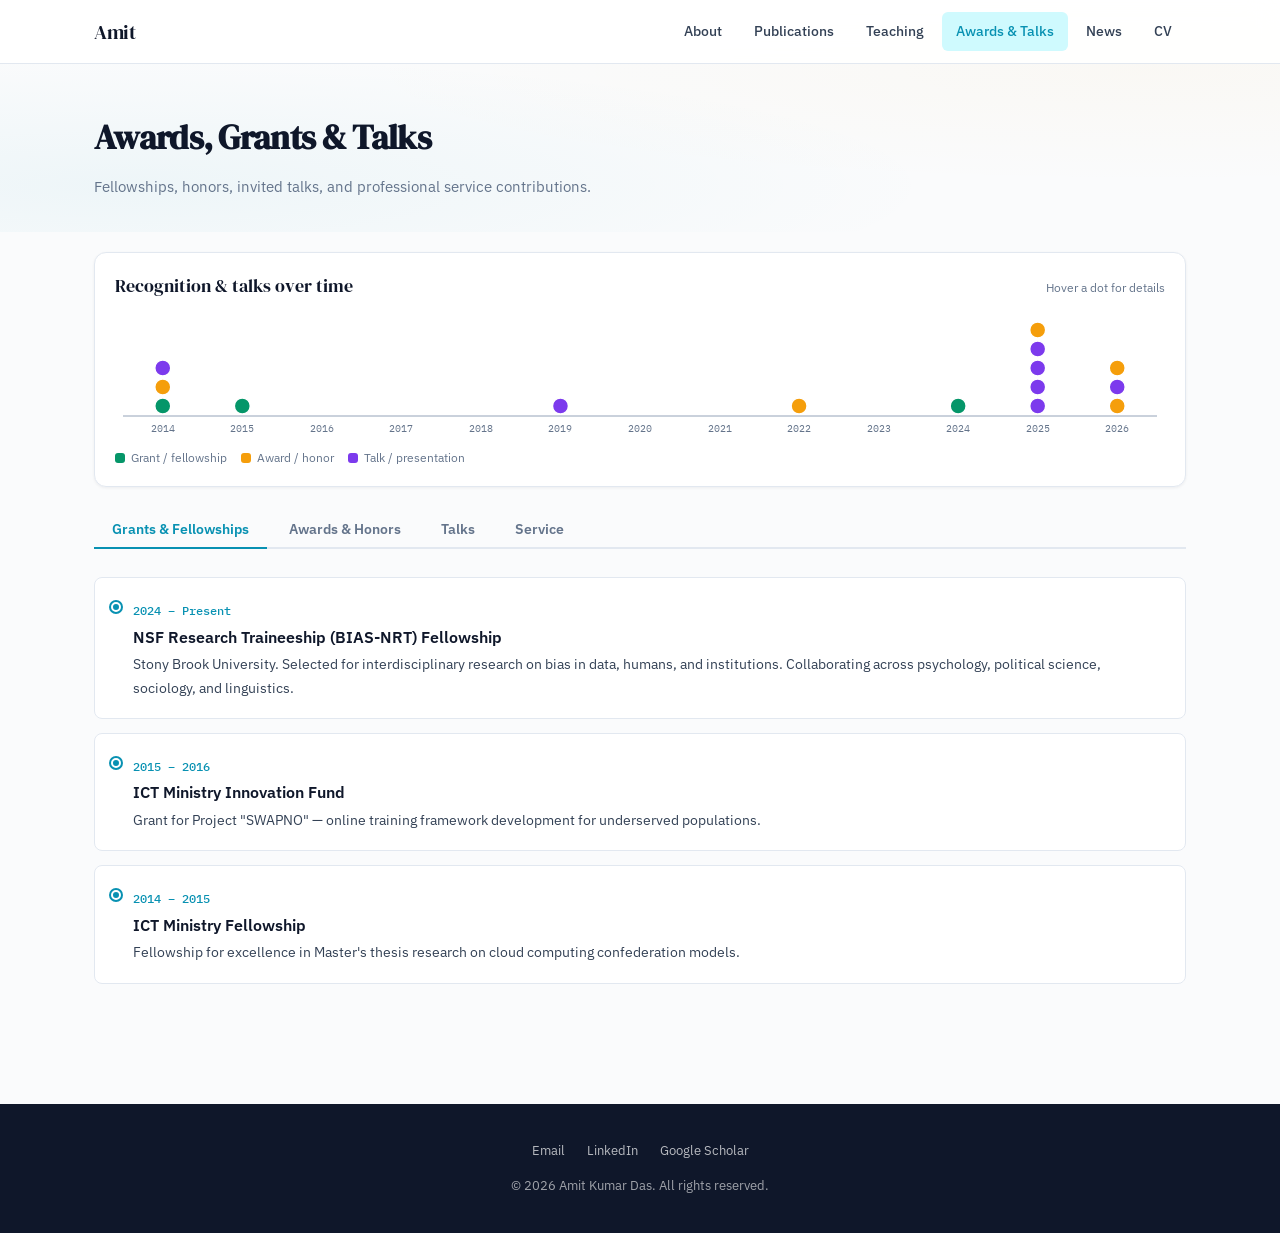
==== commit 5f1429a2: "Add 2026 reviewing service and IUI 2027 outstanding review recognition - Awards: IUI 2027 recognitio" ====
--- a/awards.html
+++ b/awards.html
@@ -37,6 +37,11 @@
 
 <!-- Awards -->
 <div class="tab-content" id="tab-awards">
+<div class="timeline-card">
+<span class="timeline-year">2026</span>
+<h4 class="timeline-title">🏅 Special Recognition for Outstanding Reviews — IUI 2027</h4>
+<p class="timeline-desc">Received recognition for outstanding review quality at IUI 2027 (ACM Conference on Intelligent User Interfaces).</p>
+</div>
 <div class="timeline-card">
 <span class="timeline-year">2026</span>
 <h4 class="timeline-title">🏅 Special Recognition for Outstanding Reviews — CHI 2026</h4>
@@ -117,16 +122,17 @@
 
 <!-- Service -->
 <div class="tab-content" id="tab-service">
-<div class="viz-panel" style="max-width:420px;">
-<div class="viz-panel-head"><h2 class="viz-title">Conference reviewing</h2><span class="viz-sub">🏅 = outstanding review recognition</span></div>
-<div id="review-heatmap" class="viz-chart" aria-label="Heatmap of conference reviewing by venue and year"></div>
+<div class="viz-panel" style="max-width:500px;">
+<div class="viz-panel-head"><h2 class="viz-title">Peer reviewing</h2><span class="viz-sub">🏅 = outstanding review recognition · hover for details</span></div>
+<div id="review-heatmap" class="viz-chart" aria-label="Heatmap of peer reviewing by venue and year"></div>
 </div>
 <h3 style="font-family:var(--font-display);font-size:1.15rem;color:var(--dark);margin-bottom:16px;">Conference & Journal Reviewing</h3>
 <div class="service-grid">
-<div class="service-card"><div class="name">CHI</div><div class="years">2025, 2026 🏅</div></div>
-<div class="service-card"><div class="name">IEEE VIS</div><div class="years">2025</div></div>
+<div class="service-card"><div class="name">CHI</div><div class="years">2025, 2026 🏅, 2027</div></div>
+<div class="service-card"><div class="name">IUI</div><div class="years">2025, 2026 🏅, 2027 🏅</div></div>
+<div class="service-card"><div class="name">IEEE VIS</div><div class="years">2025, 2026</div></div>
+<div class="service-card"><div class="name">IEEE TVCG</div><div class="years">Journal · 2026</div></div>
 <div class="service-card"><div class="name">CSCW</div><div class="years">2025, 2026</div></div>
-<div class="service-card"><div class="name">IUI</div><div class="years">2025, 2026 🏅</div></div>
 <div class="service-card"><div class="name">IEEE Access</div><div class="years">Journal</div></div>
 <div class="service-card"><div class="name">FGCS</div><div class="years">Elsevier</div></div>
 <div class="service-card"><div class="name">STI</div><div class="years">Conference</div></div>
@@ -160,21 +166,27 @@
   [2025, 'award', 'Outstanding Review recognition, IUI 2026'],
   [2026, 'award', 'Outstanding Review recognition, CHI 2026'],
   [2026, 'talk', 'Innocence Network Conference 2026, Chicago (NSF BIAS-NRT)'],
+  [2026, 'award', 'Outstanding Review recognition, IUI 2027'],
 ].map(([y, cat, label]) => ({ date: new Date(y, 0, 1), cat, label }));
 VZ.dotTimeline(document.getElementById('awards-timeline'), {
   events: AW_EVENTS, cats: AW_CATS, unit: 'year', from: new Date(2014, 0, 1), to: new Date(2026, 0, 1), label: 'Awards and talks timeline'
 });
 VZ.legend(document.getElementById('awards-legend'), Object.values(AW_CATS));
 VZ.heatmap(document.getElementById('review-heatmap'), {
-  rows: ['CHI', 'IUI', 'CSCW', 'IEEE VIS'], cols: ['2025', '2026'], color: '#0891B2',
+  // Conference columns use the conference year; TVCG uses the calendar year of the reviews.
+  rows: ['CHI', 'IUI', 'IEEE VIS', 'IEEE TVCG', 'CSCW'], cols: ['2025', '2026', '2027'], color: '#0891B2',
   cells: {
     'CHI|2025': { v: 1, tip: 'Papers and Case Studies reviewer' },
     'CHI|2026': { v: 2, note: '🏅', tip: 'Papers reviewer · Special Recognition for Outstanding Reviews' },
+    'CHI|2027': { v: 1, tip: 'Papers reviewer · 1 paper (Oct 2026)' },
     'IUI|2025': { v: 1, tip: 'Papers reviewer' },
     'IUI|2026': { v: 2, note: '🏅', tip: 'Papers reviewer · Special Recognition for Outstanding Reviews' },
+    'IUI|2027': { v: 2, note: '🏅', tip: 'Papers reviewer · 4 papers (Nov 2026) · Special Recognition for Outstanding Reviews' },
+    'IEEE VIS|2025': { v: 1, tip: 'Papers reviewer' },
+    'IEEE VIS|2026': { v: 1, tip: 'Papers reviewer · 4 papers (Jul 2026)' },
+    'IEEE TVCG|2026': { v: 1, tip: 'Journal reviewer · 3 papers (Jan, Jun, Jul 2026)' },
     'CSCW|2025': { v: 1, tip: 'Papers reviewer' },
     'CSCW|2026': { v: 1, tip: 'Papers reviewer' },
-    'IEEE VIS|2025': { v: 1, tip: 'Papers reviewer' },
   },
   label: 'Reviewing heatmap'
 });
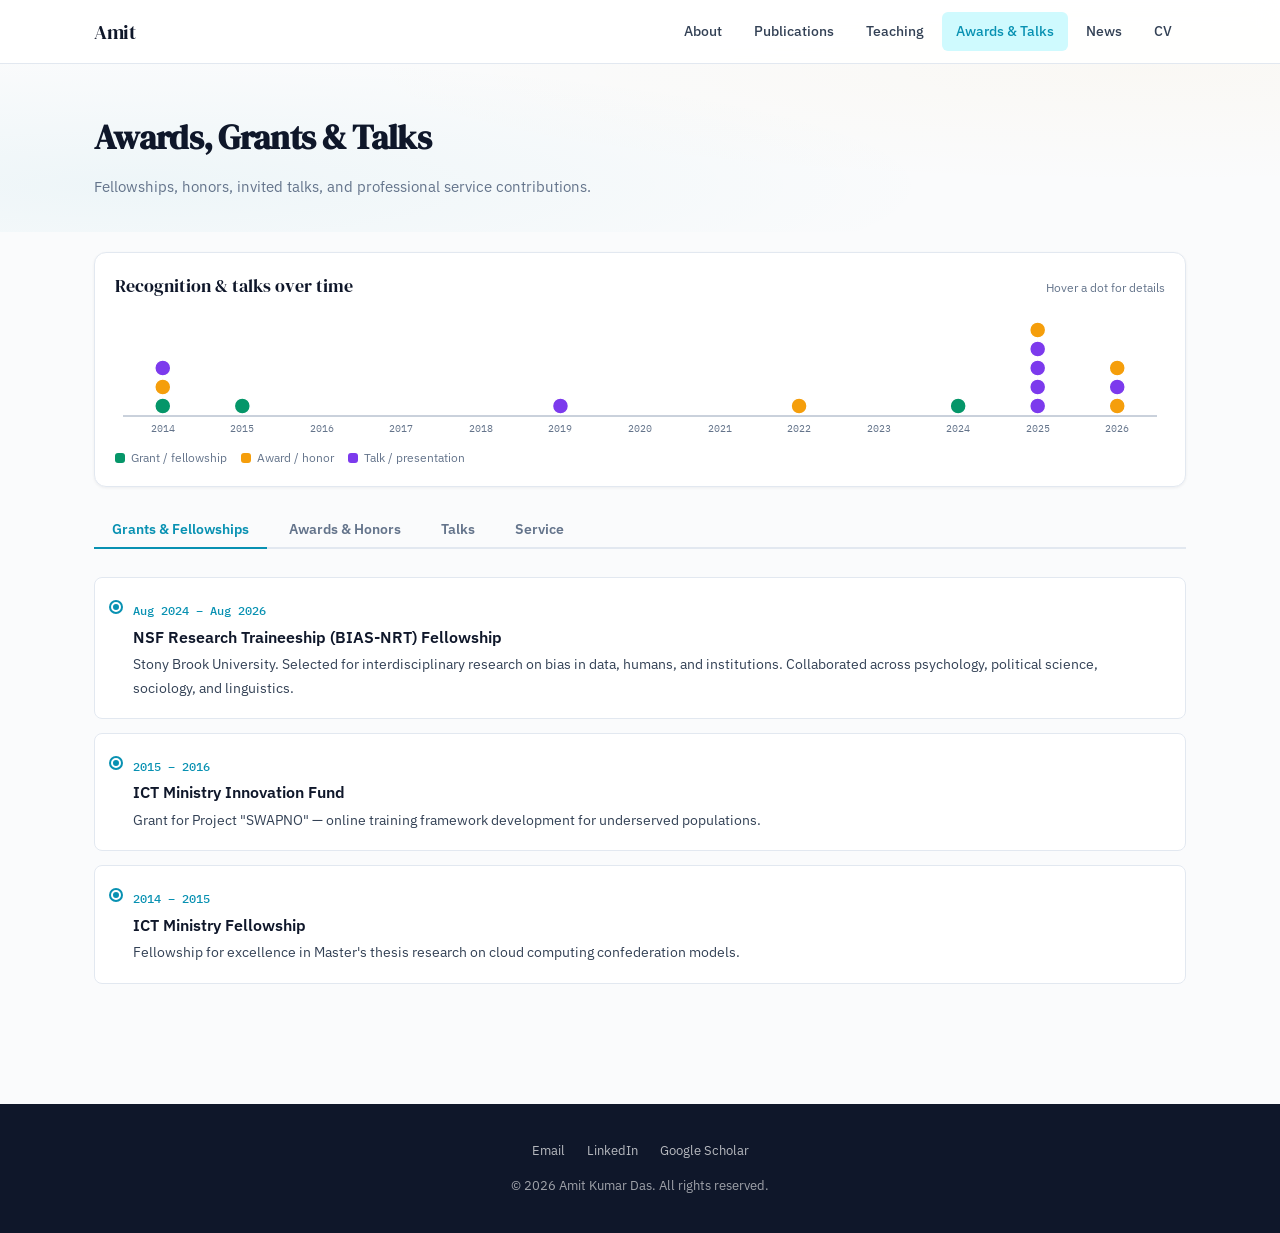
==== commit 1d07f615: "NSF BIAS-NRT fellowship ended August 2026 Co-Authored-By: Claude Opus 5.5 <noreply@anthropic.com>" ====
--- a/awards.html
+++ b/awards.html
@@ -1,4 +1,4 @@
-<!DOCTYPE html><html lang="en"><head><meta charset="UTF-8"><meta name="viewport" content="width=device-width,initial-scale=1.0"><link rel="stylesheet" href="css/style.css?v=2"><title>Awards, Grants & Talks — Amit Kumar Das</title></head><body>
+<!DOCTYPE html><html lang="en"><head><meta charset="UTF-8"><meta name="viewport" content="width=device-width,initial-scale=1.0"><link rel="stylesheet" href="css/style.css?v=3"><title>Awards, Grants & Talks — Amit Kumar Das</title></head><body>
 <nav class="nav"><div class="nav-inner"><a href="index.html" class="nav-brand">Amit</a><ul class="nav-links"><li><a href="index.html">About</a></li><li><a href="publications.html">Publications</a></li><li><a href="teaching.html">Teaching</a></li><li><a href="awards.html">Awards & Talks</a></li><li><a href="news.html">News</a></li><li><a href="cv.html">CV</a></li></ul><button class="nav-toggle" aria-label="Menu"><svg viewBox="0 0 24 24" fill="none" stroke-width="2" stroke-linecap="round"><line x1="3" y1="6" x2="21" y2="6"/><line x1="3" y1="12" x2="21" y2="12"/><line x1="3" y1="18" x2="21" y2="18"/></svg></button></div></nav>
 
 <header class="page-header"><div class="page-header-inner"><h1 class="fade-in">Awards, Grants & Talks</h1><p class="fade-in d1">Fellowships, honors, invited talks, and professional service contributions.</p></div></header>
@@ -19,9 +19,9 @@
 <!-- Grants -->
 <div class="tab-content active" id="tab-grants">
 <div class="timeline-card fade-in">
-<span class="timeline-year">2024 – Present</span>
+<span class="timeline-year">Aug 2024 – Aug 2026</span>
 <h4 class="timeline-title">NSF Research Traineeship (BIAS-NRT) Fellowship</h4>
-<p class="timeline-desc">Stony Brook University. Selected for interdisciplinary research on bias in data, humans, and institutions. Collaborating across psychology, political science, sociology, and linguistics.</p>
+<p class="timeline-desc">Stony Brook University. Selected for interdisciplinary research on bias in data, humans, and institutions. Collaborated across psychology, political science, sociology, and linguistics.</p>
 </div>
 <div class="timeline-card fade-in d1">
 <span class="timeline-year">2015 – 2016</span>
@@ -126,6 +126,10 @@
 <div class="viz-panel-head"><h2 class="viz-title">Peer reviewing</h2><span class="viz-sub">🏅 = outstanding review recognition · hover for details</span></div>
 <div id="review-heatmap" class="viz-chart" aria-label="Heatmap of peer reviewing by venue and year"></div>
 </div>
+<h3 style="font-family:var(--font-display);font-size:1.15rem;color:var(--dark);margin-bottom:16px;">University Service</h3>
+<div class="service-grid" style="margin-bottom:28px;">
+<div class="service-card" style="grid-column:span 2"><div class="name">M.S. in AI (Online) Ad Hoc Committee</div><div class="years">UCCS · Sep – Nov 2026<br>Designed 4 new course syllabi</div></div>
+</div>
 <h3 style="font-family:var(--font-display);font-size:1.15rem;color:var(--dark);margin-bottom:16px;">Conference & Journal Reviewing</h3>
 <div class="service-grid">
 <div class="service-card"><div class="name">CHI</div><div class="years">2025, 2026 🏅, 2027</div></div>
--- a/css/style.css
+++ b/css/style.css
@@ -81,6 +81,19 @@
 .viz-value{font-family:var(--font-mono);font-size:10.5px;font-weight:500;fill:var(--text)}
 .viz-cell-note{font-size:12px}
 .viz-bar.clickable{cursor:pointer}
+.viz-unit{transition:transform var(--tr),filter var(--tr);transform-box:fill-box;transform-origin:center}
+.viz-unit.flag{stroke:var(--dark);stroke-width:1.6}
+.viz-unit.clickable{cursor:pointer}
+.viz-unit:hover{transform:scale(1.25);filter:brightness(1.08)}
+.viz-era{font-family:var(--font-body);font-size:10.5px;font-weight:600;fill:var(--text)}
+.clickable-year{cursor:pointer}
+.clickable-year:hover{fill:var(--accent);font-weight:600}
+.venue-chips{display:flex;flex-wrap:wrap;gap:8px;margin-top:14px}
+.venue-chip{display:inline-flex;align-items:baseline;gap:6px;padding:5px 11px;border:1px solid var(--border);border-radius:999px;font-size:.76rem;color:var(--text);background:var(--bg-alt);cursor:pointer;font-family:var(--font-body)}
+.venue-chip b{color:var(--dark);font-weight:700}
+.venue-chip span{color:var(--text-light);font-size:.7rem}
+.venue-chip:hover{border-color:var(--accent);color:var(--accent)}
+.legend-flag{width:10px;height:10px;border-radius:3px;display:inline-block;border:1.6px solid var(--dark);background:transparent!important}
 .viz-bar:hover rect:not([fill="transparent"]):not(.viz-track){filter:brightness(1.12)}
 .viz-dot{stroke:var(--surface);stroke-width:1.5;transition:r var(--tr)}
 .viz-dot.clickable{cursor:pointer}
